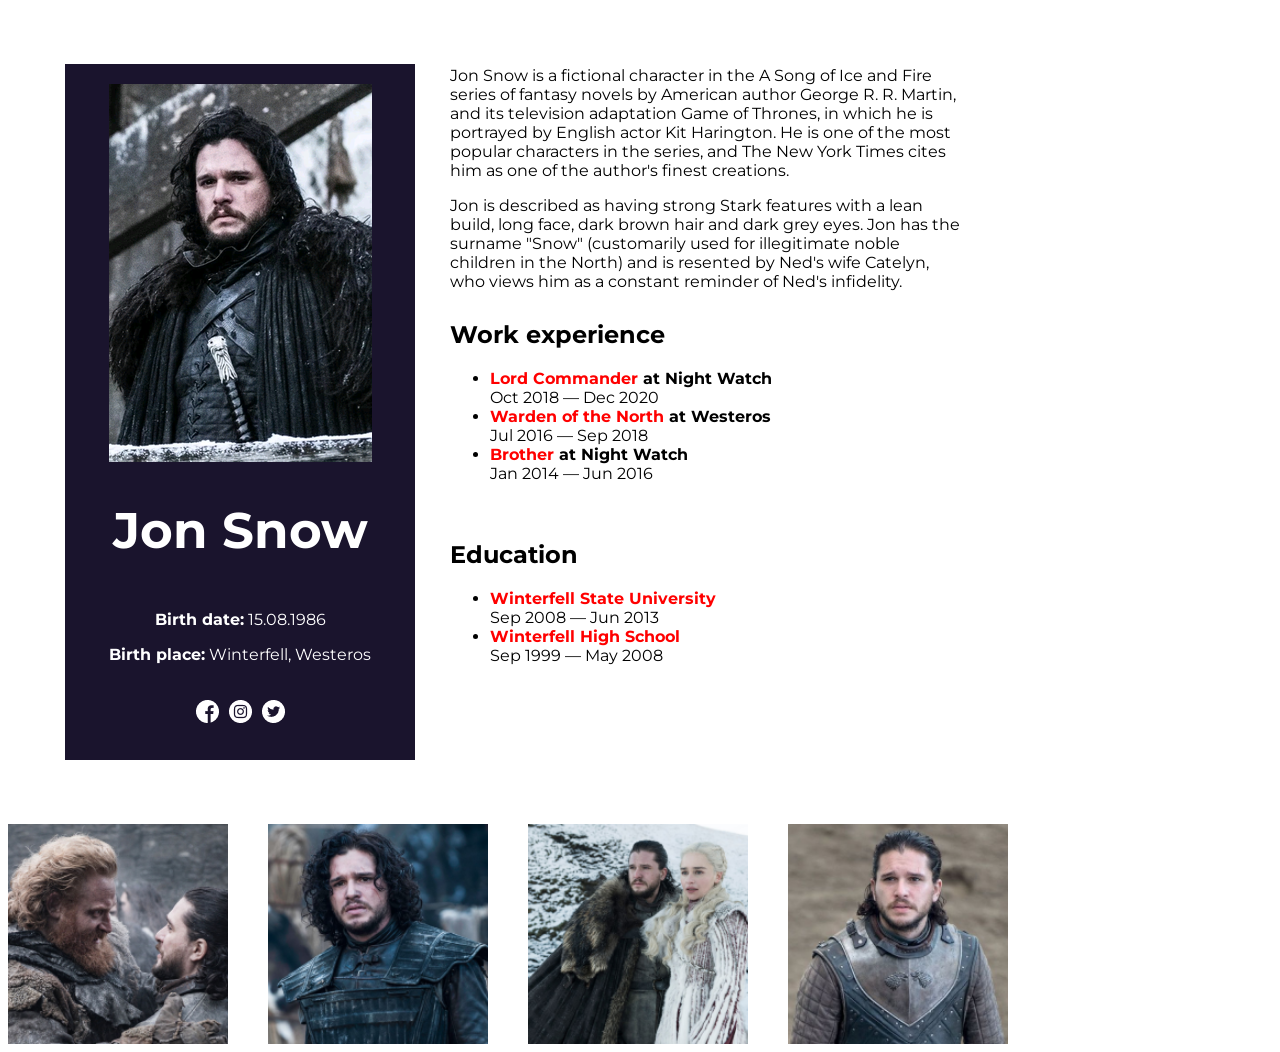
==== L6/index.html @ adaf98ea "firstcommit" ====
<!DOCTYPE html>
<html lang="en">
<head>
    <meta charset="UTF-8">
    <meta name="viewport" content="width=device-width, initial-scale=1.0">
    <title>Jon Snow</title>
    <link rel="stylesheet" href="styles/main.css">
    <link rel="preconnect" href="https://fonts.googleapis.com">
<link rel="preconnect" href="https://fonts.gstatic.com" crossorigin>
<link href="https://fonts.googleapis.com/css2?family=Montserrat:ital,wght@0,100..900;1,100..900&family=Open+Sans:ital,wght@0,300..800;1,300..800&family=Oswald:wght@200..700&display=swap" rel="stylesheet">
</head>
<body>
    <main>
        <div class="profile">
            <div class="profile-image">
                <img src="img/jon_snow.png" alt="profile">
            </div>
            <div class="name">
                <h1>Jon Snow</h1>
            </div>
            <div class="data">
                <p><b>Birth date:</b> 15.08.1986</p>
                <p><b>Birth place:</b> Winterfell, Westeros</p>
            </div>
            <div class="icons">
                <img class="icon" src="img/icon1.png" alt="icon1">
                <img class="icon" src="img/icon2.png" alt="icon2">
                <img class="icon" src="img/icon3.png" alt="icon3">
            </div>
        </div>
        <div class="discription">
            <div class="about">
           <p>Jon Snow is a fictional character in the A Song of Ice and Fire series of fantasy novels by American author George R. R. Martin, and its television adaptation Game of Thrones, in which he is portrayed by English actor Kit Harington.
He is one of the most popular characters in the series, and The New York Times cites him as one of the author's finest creations.
</p>
<p>
Jon is described as having strong Stark features with a lean build, long face, dark brown hair and dark grey eyes.
Jon has the surname "Snow" (customarily used for illegitimate noble children in the North) and is resented by Ned's wife Catelyn, who views him as a constant reminder of Ned's infidelity.</p>
       </div>
       <div class="works">
        <h2>Work experience</h2>
        <ul>
            <li><b class="redText">Lord Commander</b><b class="blackText"> at Night Watch</b> <br>Oct 2018 — Dec 2020</li>
            <li><b class="redText">Warden of the North</b><b class="blackText"> at Westeros</b> <br>Jul 2016 — Sep 2018</li>
            <li><b class="redText">Brother</b><b class="blackText"> at Night Watch</b> <br>Jan 2014 — Jun 2016</li>
        </ul>
       </div>
       <div class="education">
        <h2>Education</h2>
        <ul>
            <li><b class="redText">Winterfell State University</b> <br>Sep 2008 — Jun 2013</li>
            <li><b class="redText">Winterfell High School</b><br>Sep 1999 — May 2008</li>
        </ul>

       </div>
    </main>
    <footer>
        <div class="gallery">
            <div class="card">
                <img class="photo1" src="img/gallery1.png" alt="gallery1">
                <div class="caption">Jon Snow and Tormund</div>
            </div>
            <div class="card">
                <img class="photo2" src="img/gallery2.png" alt="gallery2">
                <div class="caption">Young Jon Snow</div>
            </div>
            <div class="card">
                <img class="photo3" src="img/gallery3.png" alt="gallery3">
                <div class="caption">Jon Snow and his [SPOILER!]</div>
            </div>
            <div class="card">
                <img class="photo4" src="img/gallery4.png" alt="gallery4">
                <div class="caption">Jon Stark</div>
            </div>
        </div>
    </footer>
</body>
</html>
---- L6/styles/main.css ----
.profile {
    display: flex;
    flex-direction: column;
    align-items: center;
    padding: 20px;
    background-color: #1A142D;
    width: 310px;
    height: 656px;
    margin: 64px 57px;
}

.profile img {
    width: 100%;
    height: auto;
}
.name {
    font-size: 25px;
    color: #FFFFFF;
    font-family: Montserrat, sans-serif;
    
}

.data {
    font-size: 16px;
    color: #FFFFFF;
    font-family: Montserrat, sans-serif;
    text-align: center;

}

.icons {
    display: flex;
    gap: 10px;
    margin: 20px;
    font-size: 16px;
    
}
.icon:hover {
    transform: scale(1.5);
    transition: transform 0.15s;
}



.gallery{
    display: flex;
    gap: 40px;

}

.about {
    font-size: 16px;
    color: #000000;
    font-family: Montserrat, sans-serif;
    text-align: left;
    position: absolute;
    left: 400px;
    top: 50px;
    max-width: 515px;
    margin: 0 50px;
}

.discription {
display: flex;
gap: 50px;
}
.works {
    font-size: 16px;
    color: #000000;
    font-family: Montserrat, sans-serif;
    text-align: left;
    position: absolute;
    left: 400px;
    top: 300px;
    margin: 0 50px;
}

.redText {
    color: #FF0000;
}
.education {
    font-size: 16px;
    color: #000000;
    font-family: Montserrat, sans-serif;
    text-align: left;
    position: absolute;
    left: 400px;
    top: 520px;
    margin: 0 50px;
}


.card{
    position: relative;
    overflow: hidden;
    width: 220px;
    background-color: #1A142D;
}
.card img {
    width: 100%;
    display: block;
}
.caption {
    position: absolute;
    left: 0;
    bottom: -50px;}


.card:hover .caption {
    bottom: 0px;
    width: 100%;
    text-align: center;
    font-family: Montserrat, sans-serif;
    background-color: #1A142D;
    color: #FFFFFF;
}
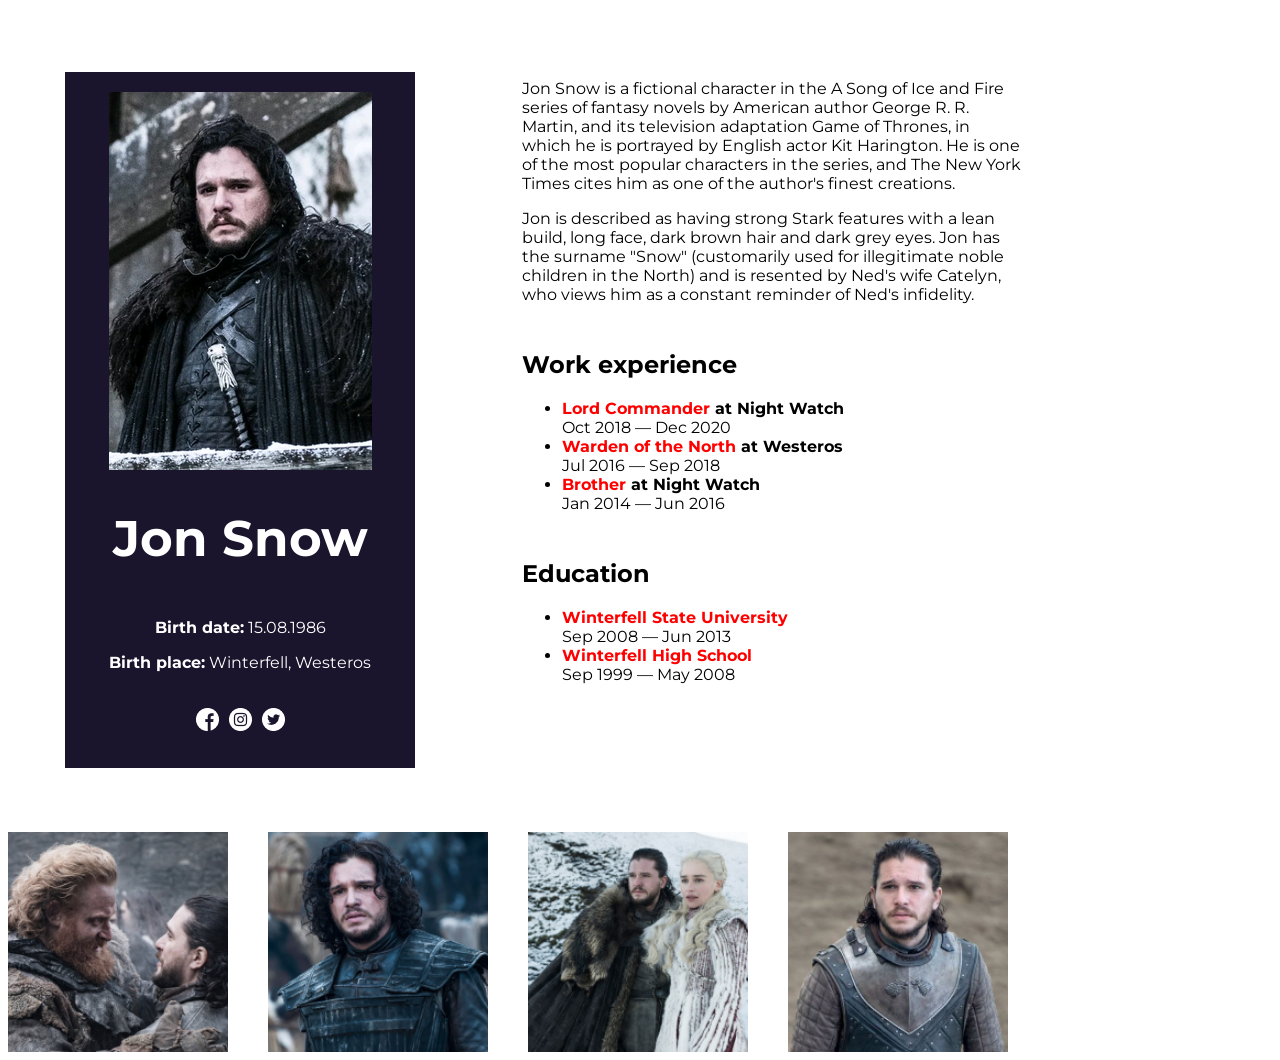
==== commit 7457cb90: "dz revorked" ====
--- a/L6/index.html
+++ b/L6/index.html
@@ -28,7 +28,7 @@
                 <img class="icon" src="img/icon3.png" alt="icon3">
             </div>
         </div>
-        <div class="discription">
+        <div class="content">
             <div class="about">
            <p>Jon Snow is a fictional character in the A Song of Ice and Fire series of fantasy novels by American author George R. R. Martin, and its television adaptation Game of Thrones, in which he is portrayed by English actor Kit Harington.
 He is one of the most popular characters in the series, and The New York Times cites him as one of the author's finest creations.
--- a/L6/styles/main.css
+++ b/L6/styles/main.css
@@ -54,9 +54,9 @@
     color: #000000;
     font-family: Montserrat, sans-serif;
     text-align: left;
-    position: absolute;
-    left: 400px;
-    top: 50px;
+    margin: 0;
+    font-size: 16px;
+    color: #000000;
     max-width: 515px;
     margin: 0 50px;
 }
@@ -70,9 +70,9 @@
     color: #000000;
     font-family: Montserrat, sans-serif;
     text-align: left;
-    position: absolute;
-    left: 400px;
-    top: 300px;
+    margin: 0;
+    font-size: 16px;
+    color: #000000;
     margin: 0 50px;
 }
 
@@ -84,9 +84,10 @@
     color: #000000;
     font-family: Montserrat, sans-serif;
     text-align: left;
-    position: absolute;
-    left: 400px;
-    top: 520px;
+    margin: 0;
+    font-size: 16px;
+    color: #000000;
+    font-family: Montserrat, sans-serif;
     margin: 0 50px;
 }
 
@@ -116,3 +117,16 @@
     color: #FFFFFF;
 }
 
+.content {
+    display: flex;
+    flex-direction: column;
+    gap: 10px;
+    margin: 55px 0;
+    max-width: 600px;
+}
+
+main {
+    display: flex;
+    align-items: flex-start;
+
+}
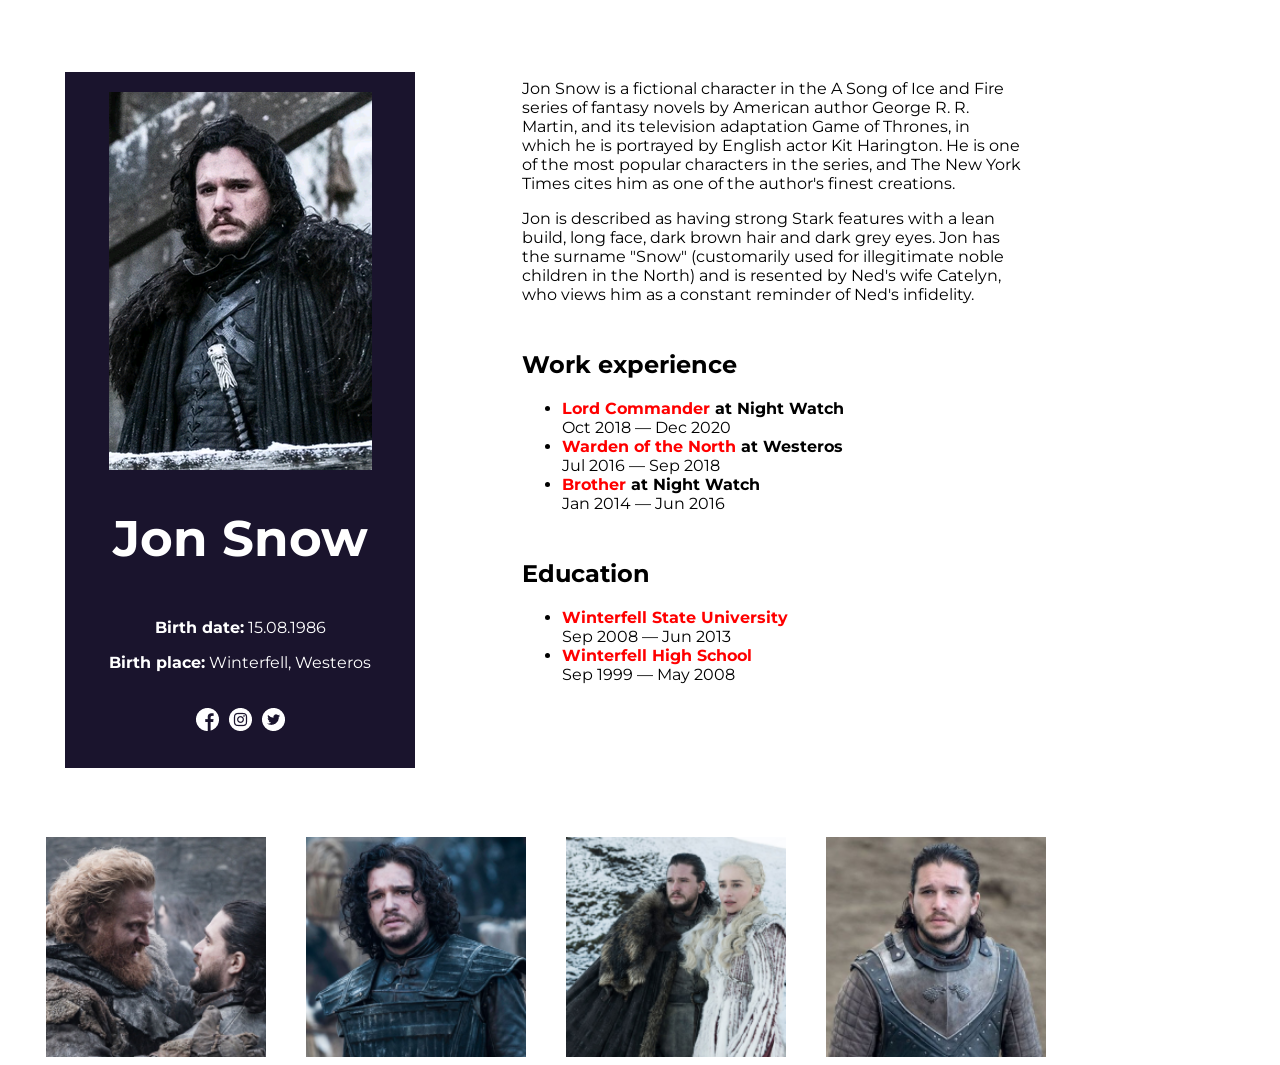
==== commit ea50e513: "UpdateL6" ====
--- a/L6/index.html
+++ b/L6/index.html
@@ -57,20 +57,20 @@
     <footer>
         <div class="gallery">
             <div class="card">
-                <img class="photo1" src="img/gallery1.png" alt="gallery1">
-                <div class="caption">Jon Snow and Tormund</div>
+                <img class="photo" src="img/gallery1.png" alt="gallery1">
+                <p class="img-table">Jon Snow and Tormund</p>
             </div>
             <div class="card">
-                <img class="photo2" src="img/gallery2.png" alt="gallery2">
-                <div class="caption">Young Jon Snow</div>
+                <img class="photo" src="img/gallery2.png" alt="gallery2">
+                <p class="img-table">Young Jon Snow</p>
             </div>
             <div class="card">
-                <img class="photo3" src="img/gallery3.png" alt="gallery3">
-                <div class="caption">Jon Snow and his [SPOILER!]</div>
+                <img class="photo" src="img/gallery3.png" alt="gallery3">
+                <p class="img-table">Jon Snow and his [SPOILER!]</p>
             </div>
             <div class="card">
-                <img class="photo4" src="img/gallery4.png" alt="gallery4">
-                <div class="caption">Jon Stark</div>
+                <img class="photo" src="img/gallery4.png" alt="gallery4">
+                <p class="img-table">Jon Stark</p>
             </div>
         </div>
     </footer>
--- a/L6/styles/main.css
+++ b/L6/styles/main.css
@@ -46,6 +46,7 @@
 .gallery{
     display: flex;
     gap: 40px;
+    margin: 5px 3%;
 
 }
 
@@ -55,7 +56,6 @@
     font-family: Montserrat, sans-serif;
     text-align: left;
     margin: 0;
-    font-size: 16px;
     color: #000000;
     max-width: 515px;
     margin: 0 50px;
@@ -71,7 +71,6 @@
     font-family: Montserrat, sans-serif;
     text-align: left;
     margin: 0;
-    font-size: 16px;
     color: #000000;
     margin: 0 50px;
 }
@@ -85,7 +84,6 @@
     font-family: Montserrat, sans-serif;
     text-align: left;
     margin: 0;
-    font-size: 16px;
     color: #000000;
     font-family: Montserrat, sans-serif;
     margin: 0 50px;
@@ -102,20 +100,9 @@
     width: 100%;
     display: block;
 }
-.caption {
-    position: absolute;
-    left: 0;
-    bottom: -50px;}
 
 
-.card:hover .caption {
-    bottom: 0px;
-    width: 100%;
-    text-align: center;
-    font-family: Montserrat, sans-serif;
-    background-color: #1A142D;
-    color: #FFFFFF;
-}
+
 
 .content {
     display: flex;
@@ -129,4 +116,25 @@
     display: flex;
     align-items: flex-start;
 
+}
+
+.img-table {
+    font-weight: 700;
+    text-align: center;
+    font-family: Montserrat, sans-serif;
+    background-color: #1A142D;
+    color: #FFFFFF;
+    padding: 5px 12px;
+    font-size: 12px;
+    position: absolute;
+    bottom: -50px;
+    left: 0;
+    width: 100%;
+    margin-bottom: 0;
+    box-sizing: border-box;
+
+}
+.card:hover .img-table {
+    bottom: 0;
+    transition: bottom 0.3s ease-in-out;
 }
